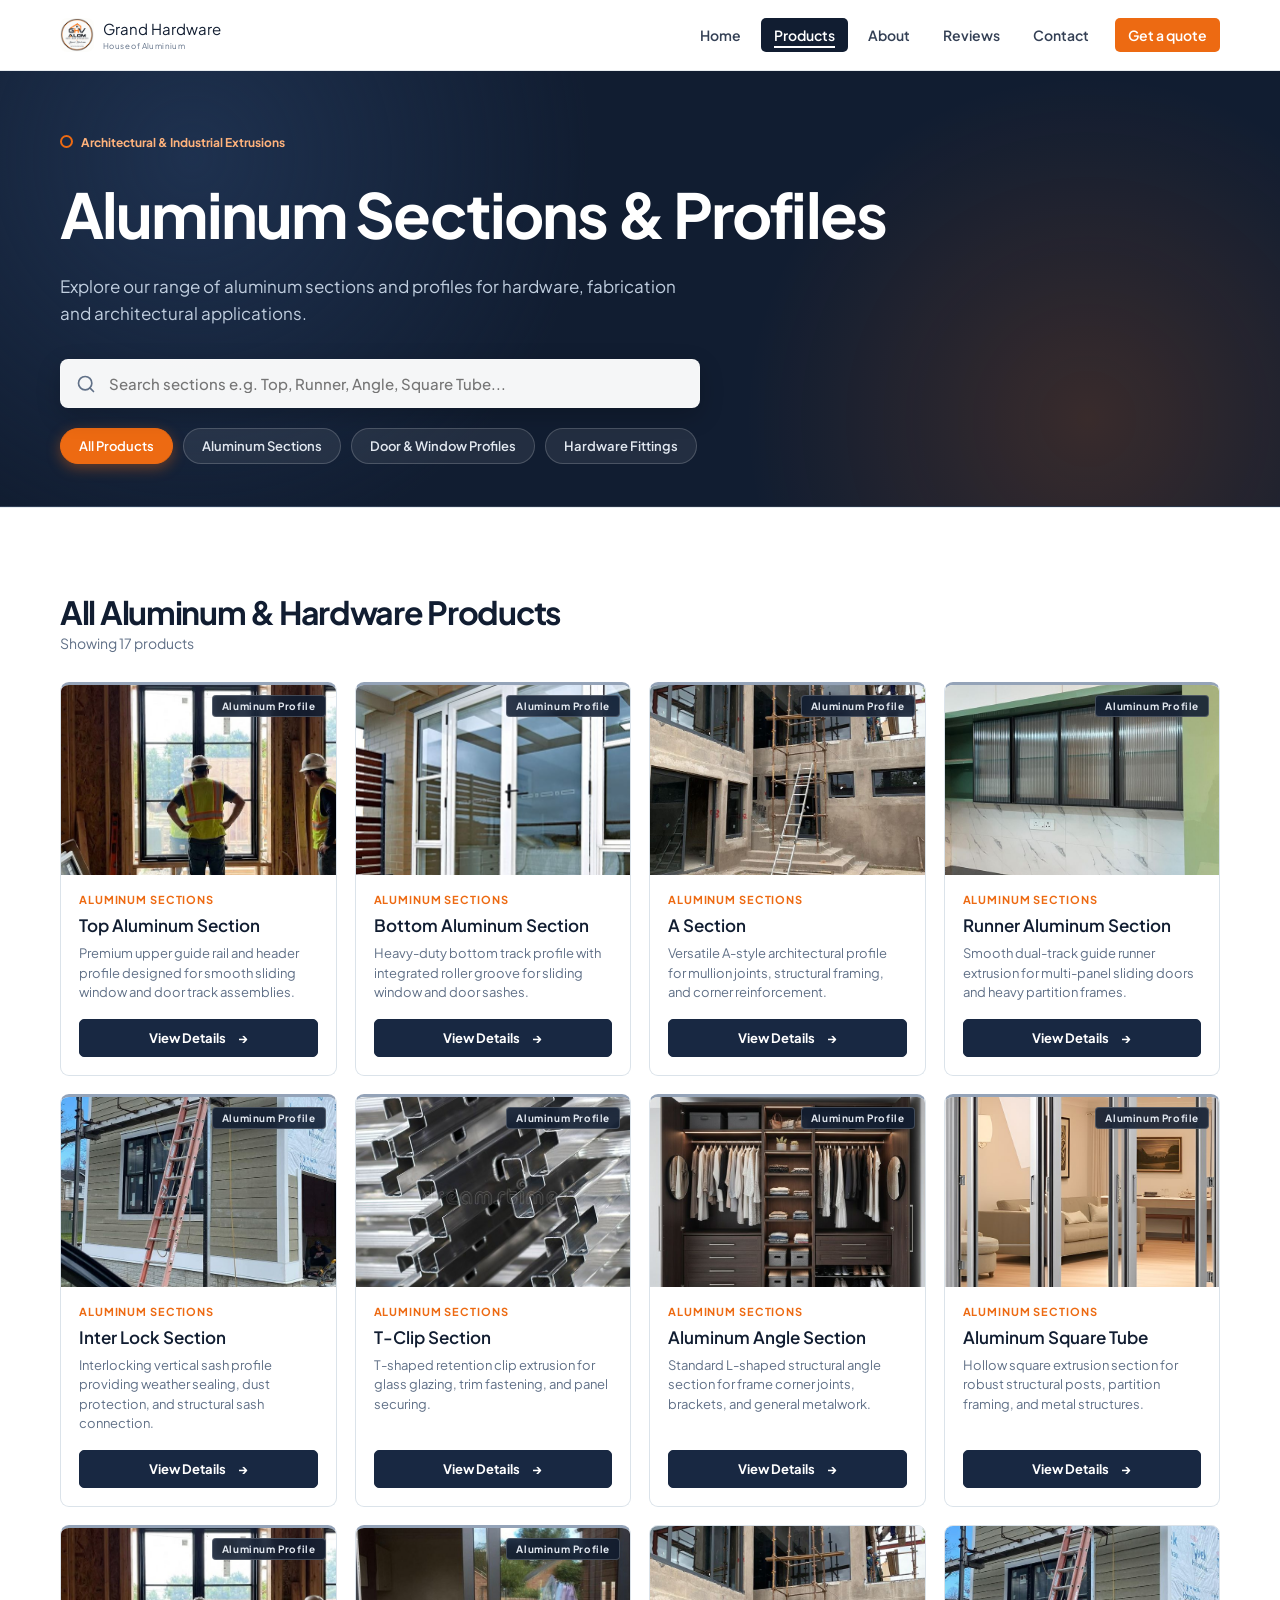
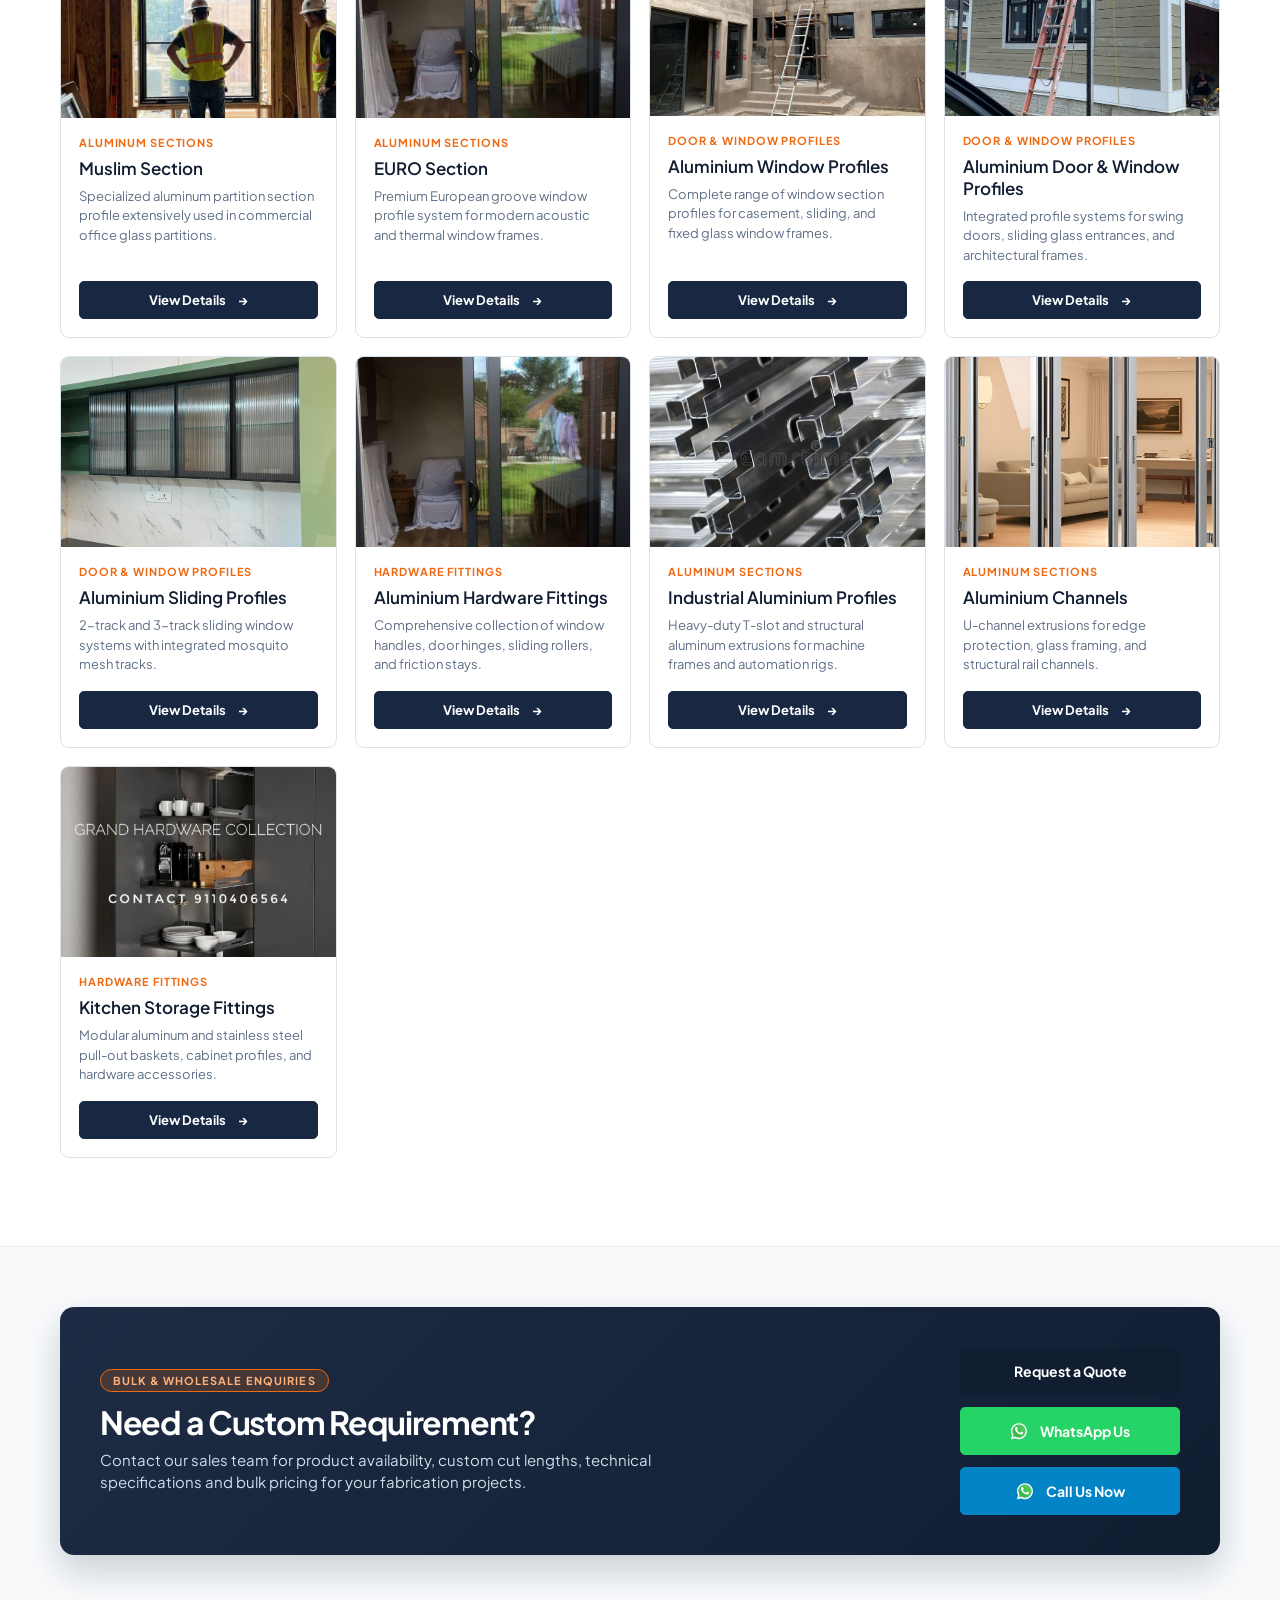
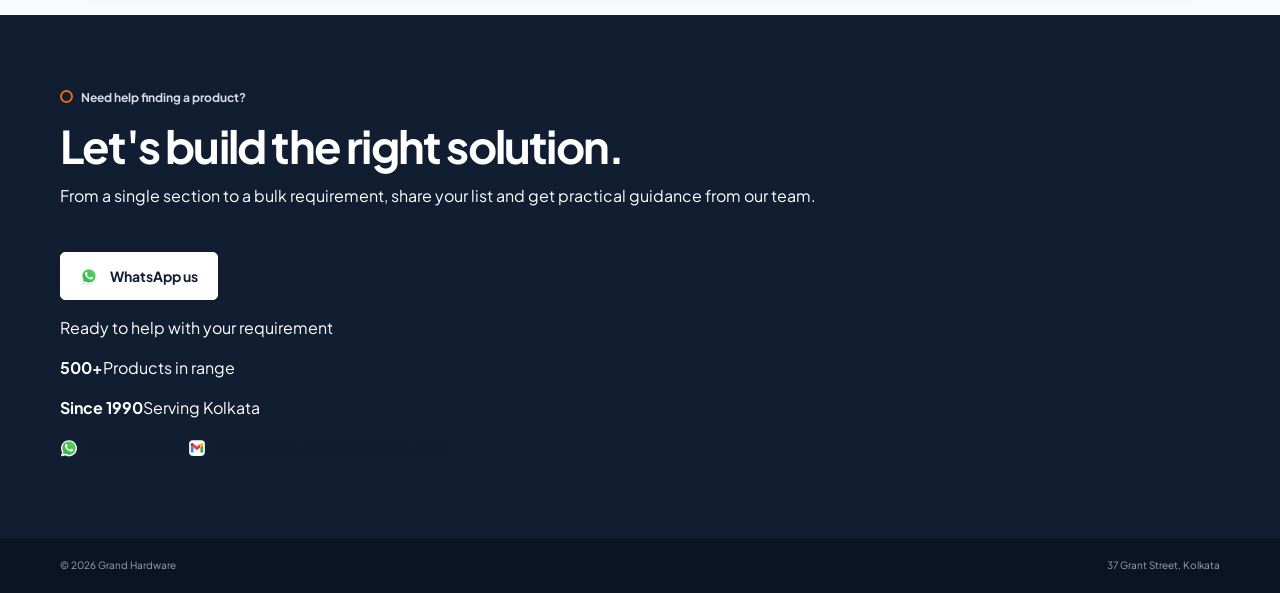
==== products.html @ c5941dbb "Updated website" ====
<!doctype html>
<html lang="en">
<head>
  <meta charset="utf-8">
  <meta name="viewport" content="width=device-width, initial-scale=1">
  <meta name="description" content="Explore Grand Hardware's complete catalog of Aluminium Sections, Profiles, Door & Window extrusions and hardware fittings in Kolkata.">
  <title>Grand Hardware | Aluminium Sections & Profiles Catalog</title>
  
  <!-- Open Graph / SEO -->
  <meta property="og:title" content="Grand Hardware | Aluminium Sections & Profiles Catalog">
  <meta property="og:description" content="Explore top-quality aluminium sections, profiles, channels, angles and hardware fittings at Grand Hardware, Kolkata.">
  <meta property="og:type" content="website">

  <link rel="preconnect" href="https://fonts.googleapis.com">
  <link rel="preconnect" href="https://fonts.gstatic.com" crossorigin>
  <link href="https://fonts.googleapis.com/css2?family=Plus+Jakarta+Sans:wght@400;500;600;700;800&display=swap" rel="stylesheet">
  <link rel="stylesheet" href="style.css">
</head>
<body>

  <!-- Header / Navigation -->
  <header class="header">
    <div class="container nav-wrap">
      <a class="brand" href="index.html#home">
        <img src="logo/WhatsApp%20Image%202026-09-14%20at%2010.08.38%20PM.jpeg" alt="Grand Hardware logo">
        <span><b>Grand Hardware</b><small>House of Aluminium</small></span>
      </a>
      <button class="menu-button" aria-label="Open menu" aria-expanded="false">Menu</button>
      <nav class="nav" aria-label="Main navigation">
        <a href="index.html#home">Home</a>
        <a class="active" href="products.html">Products</a>
        <a href="about.html">About</a>
        <a href="reviews.html">Reviews</a>
        <a href="contact.html">Contact</a>
        <a class="nav-cta" href="contact.html#inquiry">Get a quote</a>
      </nav>
    </div>
  </header>

  <!-- Marquee Ticker -->
  <main>
    <!-- Products Catalog Hero -->
    <section class="products-hero">
      <div class="container">
        <div class="hero-catalog-wrap">
          <p class="label">Architectural &amp; Industrial Extrusions</p>
          <h1>Aluminum Sections &amp; Profiles</h1>
          <p class="catalog-subtitle">Explore our range of aluminum sections and profiles for hardware, fabrication and architectural applications.</p>
          
          <!-- Search & Filter Controls -->
          <div class="catalog-controls">
            <div class="search-box">
              <svg class="search-icon" width="20" height="20" viewBox="0 0 24 24" fill="none" stroke="currentColor" stroke-width="2" stroke-linecap="round" stroke-linejoin="round"><circle cx="11" cy="11" r="8"></circle><line x1="21" y1="21" x2="16.65" y2="16.65"></line></svg>
              <input type="text" id="searchInput" placeholder="Search sections e.g. Top, Runner, Angle, Square Tube..." aria-label="Search aluminum products">
              <button id="clearSearchBtn" class="clear-search-btn" aria-label="Clear search" style="display: none;">&times;</button>
            </div>
            
            <div class="filter-tabs" role="tablist" aria-label="Filter products by category">
              <button class="filter-tab active" data-category="all" role="tab" aria-selected="true">All Products</button>
              <button class="filter-tab" data-category="Aluminum Sections" role="tab" aria-selected="false">Aluminum Sections</button>
              <button class="filter-tab" data-category="Door & Window Profiles" role="tab" aria-selected="false">Door & Window Profiles</button>
              <button class="filter-tab" data-category="Hardware Fittings" role="tab" aria-selected="false">Hardware Fittings</button>
            </div>
          </div>
        </div>
      </div>
    </section>

    <!-- Main Products Display Section -->
    <section class="section catalog-grid-section">
      <div class="container">
        <!-- Results Counter & Status -->
        <div class="catalog-header-meta">
          <div class="meta-title">
            <h2 id="catalogCategoryTitle">Aluminum Sections Range</h2>
            <p id="catalogResultsCount">Showing 10 aluminum profiles</p>
          </div>
        </div>

        <!-- Product Cards Grid -->
        <div class="product-grid" id="productGrid">
          <!-- Dynamically loaded via products.js -->
        </div>

        <!-- Empty State Container -->
        <div id="emptyState" class="empty-state" style="display: none;">
          <div class="empty-icon">🔍</div>
          <h3>No matching products found</h3>
          <p>We couldn't find any aluminum sections matching your search query. Try searching for "Top", "Runner", "Angle", "EURO", or clear filters.</p>
          <button id="resetSearchBtn" class="button">View All Products</button>
        </div>

        <!-- Recently Viewed Section -->
        <div id="recentlyViewedWrap" class="recently-viewed-section" style="display: none;">
          <div class="section-title">
            <p class="label">Your Browse History</p>
            <h2>Recently Viewed Products</h2>
          </div>
          <div class="product-grid" id="recentlyViewedGrid"></div>
        </div>
      </div>
    </section>

    <!-- Custom Requirement & Bulk Inquiry CTA -->
    <section class="section cta-banner-section">
      <div class="container">
        <div class="cta-banner-card">
          <div class="cta-content">
            <span class="cta-badge">Bulk &amp; Wholesale Enquiries</span>
            <h2>Need a Custom Requirement?</h2>
            <p>Contact our sales team for product availability, custom cut lengths, technical specifications and bulk pricing for your fabrication projects.</p>
          </div>
          <div class="cta-actions">
            <button class="button light" id="openQuoteModalBtn">Request a Quote</button>
            <a class="button whatsapp-btn" href="https://wa.me/8240522314?text=Hello%20Grand%20Hardware,%20I%20have%20a%20custom%20aluminum%20requirement.%20Please%20guide%20me." target="_blank" rel="noopener">
              <img class="contact-icon" src="all%20svg%20logo/whatsapp-svgrepo-com.svg" alt=""> WhatsApp Us
            </a>
            <a class="button phone-btn" href="tel:8240522314">Call Us Now</a>
          </div>
        </div>
      </div>
    </section>

    <!-- Preserved Contact Section -->
    <section class="contact" id="contact">
      <div class="container contact-panel">
        <div class="contact-copy">
          <p class="label">Need help finding a product?</p>
          <h2>Let's build the right solution.</h2>
          <p>From a single section to a bulk requirement, share your list and get practical guidance from our team.</p>
          <a class="button light" href="https://wa.me/8240522314" target="_blank" rel="noopener">
            <img class="contact-icon" src="all%20svg%20logo/whatsapp-svgrepo-com.svg" alt="">WhatsApp us
          </a>
        </div>
        <aside class="contact-card">
          <p class="availability"><span></span>Ready to help with your requirement</p>
          <div class="contact-stats">
            <p><b>500+</b><span>Products in range</span></p>
            <p><b>Since 1990</b><span>Serving Kolkata</span></p>
          </div>
          <div class="contact-links">
            <a href="tel:8240522314"><img class="contact-icon" src="all%20svg%20logo/whatsapp-svgrepo-com.svg" alt="">8240522314</a>
            <a href="mailto:grandhardware37@gmail.com"><img class="contact-icon" src="all%20svg%20logo/gmail-svgrepo-com.svg" alt="">grandhardware37@gmail.com</a>
          </div>
        </aside>
      </div>
    </section>
  </main>

  <!-- Quote Modal -->
  <div id="quoteModal" class="modal-overlay" aria-hidden="true">
    <div class="modal-container" role="dialog" aria-labelledby="modalTitle">
      <button class="modal-close" id="closeQuoteModalBtn" aria-label="Close modal">&times;</button>
      <div class="modal-header">
        <p class="label">Grand Hardware Inquiry</p>
        <h3 id="modalTitle">Request a Product Quote</h3>
        <p>Fill out the form below to receive pricing and availability details from our Kolkata sales team.</p>
      </div>
      <form class="contact-form modal-form" id="quoteModalForm">
        <label>Selected Product
          <input type="text" id="quoteProductName" name="product" value="Aluminum Sections" readonly>
        </label>
        <label>Your Name
          <input name="name" type="text" placeholder="e.g. Priya Sharma" autocomplete="name" required>
        </label>
        <label>
          <span><img class="field-icon" src="all%20svg%20logo/whatsapp-svgrepo-com.svg" alt="">Phone / WhatsApp</span>
          <input name="phone" type="tel" placeholder="+91 98765 43210" autocomplete="tel" required>
        </label>
        <label>
          <span><img class="field-icon" src="all%20svg%20logo/gmail-svgrepo-com.svg" alt="">Email</span>
          <input name="email" type="email" placeholder="grandhardware37@gmail.com" autocomplete="email">
        </label>
        <label class="message">Requirements &amp; Quantities
          <textarea name="text" rows="4" placeholder="Mention required lengths, quantity, thickness, or finish..." required></textarea>
        </label>
        <div class="contact-actions">
          <button class="button light" type="button" data-modal-submit="whatsapp">
            <img class="contact-icon" src="all%20svg%20logo/whatsapp-svgrepo-com.svg" alt="">Send via WhatsApp
          </button>
          <button class="button email-button" type="button" data-modal-submit="email">
            <img class="contact-icon" src="all%20svg%20logo/gmail-svgrepo-com.svg" alt="">Send via Email
          </button>
        </div>
      </form>
    </div>
  </div>

  <!-- Scroll To Top Button -->
  <button id="scrollToTopBtn" class="scroll-top-btn" aria-label="Scroll to top">↑</button>

  <!-- Footer -->
  <footer>
    <div class="container">
      <span>© 2026 Grand Hardware</span>
      <span>37 Grant Street, Kolkata</span>
    </div>
  </footer>

  <!-- Scripts -->
  <script src="products-data.js"></script>
  <script src="script.js"></script>
  <script src="products.js"></script>
</body>
</html>
---- style.css ----
:root {
    --navy: #111d31;
    --muted: #607087;
    --paper: #f8fafc;
    --line: #dbe3ea;
    --orange: #ed6a12;
    --orange-hover: #ff7a1a;
    --serif: "Plus Jakarta Sans", Arial, sans-serif;
    --sans: "Plus Jakarta Sans", Arial, sans-serif;
    --metallic-glow: rgba(237, 106, 18, 0.15);
    --metal-gradient: linear-gradient(135deg, #1d2c44 0%, #111d31 100%);
}

* {
    box-sizing: border-box
}

html {
    scroll-behavior: smooth
}

body {
    margin: 0;
    overflow-x: hidden;
    color: var(--navy);
    background: var(--paper);
    font-family: var(--sans);
    font-size: 16px;
    line-height: 1.5
}

.container {
    width: min(1160px, calc(100% - 40px));
    margin: auto
}

.header {
    position: sticky;
    top: 0;
    z-index: 10;
    background: rgba(255, 255, 255, .94);
    border-bottom: 1px solid #e7ebef;
    backdrop-filter: blur(10px);
    animation: header-in .5s ease both
}

.nav-wrap {
    height: 70px;
    display: flex;
    align-items: center;
    justify-content: space-between
}

.brand {
    display: flex;
    align-items: center;
    gap: 9px;
    text-decoration: none
}

.brand img {
    width: 34px;
    height: 34px;
    object-fit: cover;
    border-radius: 7px
}

.brand span {
    display: grid
}

.brand b {
    font: 400 15px var(--serif);
    color: var(--navy);
}

.brand small {
    margin-top: 2px;
    color: var(--muted);
    font-size: 8px;
    letter-spacing: .05em
}

.nav {
    display: flex;
    gap: 7px
}

.nav a {
    position: relative;
    padding: 8px 13px;
    border-radius: 5px;
    color: #344055;
    font: 600 14px var(--serif);
    text-decoration: none;
    transition: background .2s, color .2s, transform .2s
}

.nav a:hover {
    background: #edf1f5;
    transform: translateY(-1px)
}

.nav a.active {
    color: #fff;
    background: var(--navy)
}

.nav a::after {
    content: "";
    position: absolute;
    right: 13px;
    bottom: 4px;
    left: 13px;
    height: 2px;
    background: var(--orange);
    transform: scaleX(0);
    transition: transform .2s
}

.nav a:hover::after,
.nav a.active::after {
    transform: scaleX(1)
}

.nav a.active::after {
    background: #fff
}

.nav .nav-cta { margin-left: 6px; color: #fff; background: var(--orange) }
.nav .nav-cta::after { display: none }
.nav .nav-cta:hover { background: var(--orange-hover); color: #fff }

.supply-strip { padding: 76px 0; background: var(--navy); color: #fff }
.supply-grid { display: grid; grid-template-columns: 1fr 1fr; gap: 64px; align-items: center }
.supply-strip .label { color: #ffb37c }
.supply-strip h2 { max-width: 520px; margin: 0; font-size: clamp(30px, 4vw, 46px); line-height: 1.1; letter-spacing: -.04em }
.supply-strip p:not(.label) { max-width: 520px; margin: 18px 0 0; color: #c5d0de; line-height: 1.7 }
.supply-strip figure { position: relative; overflow: hidden; margin: 0; min-height: 300px; border-radius: 10px; background: #253750 }
.supply-strip figure::after { content: ""; position: absolute; inset: 0; background: linear-gradient(120deg, rgba(17,29,49,.42), transparent 55%) }
.supply-strip img { display: block; width: 100%; min-height: 300px; height: 100%; object-fit: cover }
.supply-strip figcaption { position: absolute; z-index: 1; right: 16px; bottom: 13px; left: 16px; color: #fff; font-size: 11px; font-weight: 700; letter-spacing: .08em; text-transform: uppercase }
.text-link { display: inline-flex; gap: 8px; margin-top: 24px; color: #fff; font-weight: 700; text-decoration: none }
.text-link:hover { color: #ffb37c }

.home-page .product-card:nth-child(n+5), .home-page #inquiry { display: none }
.home-catalog-action { margin: 30px 0 0; text-align: center }
.home-catalog-action .button { margin: 0 }
.page-hero { padding: 72px 0 54px; background: radial-gradient(circle at 85% 0, rgba(237,106,18,.16), transparent 30%), var(--navy); color: #fff }
.page-hero .label { color: #ffb37c }
.page-hero h1 { max-width: 740px; margin: 0; font-size: clamp(38px, 6vw, 64px); line-height: 1.05; letter-spacing: -.05em }
.page-hero p:last-child { max-width: 630px; margin: 18px 0 0; color: #c5d0de; line-height: 1.75 }
.page-grid { display: grid; grid-template-columns: 1fr 1fr; gap: 32px; align-items: stretch }
.modern-card { padding: 30px; border: 1px solid var(--line); border-radius: 12px; background: #fff; box-shadow: 0 14px 35px rgba(17,29,49,.06) }
.modern-card h2, .modern-card h3 { margin: 0 0 12px }
.modern-card h2 { font-size: clamp(28px, 3vw, 42px); line-height: 1.14; letter-spacing: -.04em }

body:has(.page-hero) .about-video { background-image: url("product%20image%20box/aluminium-profiles-detail.jpg") }
body:has(.page-hero) .about-video figcaption { display: none }

/* Polished contact links, form actions and page call-to-actions. */
.service-points li.contact-list-item::before { display: none }
.service-points li.contact-list-item { gap: 0 }
.service-points li.contact-list-item a, .contact-links a { display: inline-flex; align-items: center; gap: 9px; color: var(--navy); text-decoration: none }
.service-points li.contact-list-item a:hover, .contact-links a:hover { color: var(--orange) }
.map-icon { border-radius: 50% }
.contact-form.modern-card { border-top: 4px solid var(--orange); box-shadow: 0 18px 40px rgba(17,29,49,.1) }
.contact-form .contact-actions { grid-column: 1 / -1; margin-top: 4px }
.contact-form .contact-actions .button { display: inline-flex; align-items: center; gap: 8px; min-width: 178px }
.contact-form .contact-actions .light { background: var(--orange); color: #fff }
body:has(.review-grid) .modern-card { position: relative; min-height: 285px; overflow: hidden; padding-right: 52%; background: linear-gradient(135deg,#fff 0 56%,#edf3f7 56%) }
body:has(.review-grid) .modern-card::after { content: ""; position: absolute; top: 0; right: 0; bottom: 0; width: 44%; background: url("product%20image%20box/aluminium-profiles-detail.jpg") center / cover no-repeat }
body:has(.review-grid) .modern-card::before { content: "Fast replies · bulk support · trusted materials"; position: absolute; z-index: 1; right: 24px; bottom: 22px; max-width: 210px; color: #fff; font-size: 12px; font-weight: 800; letter-spacing: .08em; line-height: 1.5; text-transform: uppercase }
body:has(.page-hero) .about-video { background-image: url("product%20image%20box/aluminium-profiles-detail.jpg") }
body:has(.page-hero) .about-video figcaption { display: none }

@media (max-width: 768px) {
  body:has(.review-grid) .modern-card { padding-right: 30px; padding-bottom: 235px; background: #fff }
  body:has(.review-grid) .modern-card::after { top: auto; width: 100%; height: 205px }
}
.modern-card p { color: var(--muted); line-height: 1.7 }
.about-video { margin: 0; overflow: hidden }.about-video video,.about-video img { display: block; width: 100%; min-height: 280px; object-fit: cover; border-radius: 7px }.about-video figcaption { padding-top: 11px; color: var(--muted); font-size: 11px; font-weight: 700; letter-spacing: .08em; text-transform: uppercase }
.service-points { display: grid; gap: 14px; padding: 0; margin: 22px 0 0; list-style: none }
.service-points li { display: flex; gap: 10px; align-items: flex-start; color: #344055; font-weight: 600 }
.service-points li::before { content: "✓"; display: grid; place-items: center; flex: 0 0 22px; height: 22px; border-radius: 50%; background: #fff0e5; color: var(--orange) }
.stat-row { display: grid; grid-template-columns: repeat(3,1fr); gap: 14px; padding: 14px; overflow: hidden; border: 1px solid #2a3e59; border-radius: 14px; background: linear-gradient(135deg,#142235,#1f3550); box-shadow: 0 16px 32px rgba(17,29,49,.14) }
.stat-row div { position: relative; padding: 30px 16px 25px; overflow: hidden; border: 1px solid rgba(255,255,255,.12); border-radius: 9px; background: rgba(255,255,255,.06); text-align: center; transition: transform .25s ease,background .25s ease }.stat-row div::before { content: ""; position: absolute; top: 0; left: 50%; width: 38px; height: 3px; border-radius: 0 0 4px 4px; background: var(--orange); transform: translateX(-50%) }.stat-row div:hover { background: rgba(255,255,255,.12); transform: translateY(-4px) }.stat-row b { display: block; color: #ff7a1a; font-size: clamp(31px,3vw,40px); letter-spacing: -.05em; line-height: 1 }.stat-row span { display: block; margin-top: 10px; color: #d9e3ee; font-size: 12px; font-weight: 700; letter-spacing: .04em; text-transform: uppercase }
.review-grid { display: grid; grid-template-columns: repeat(3,1fr); gap: 18px }
.review-grid blockquote { display: flex; flex-direction: column; min-height: 215px; margin: 0; padding: 25px; border: 1px solid var(--line); border-top: 3px solid var(--orange); border-radius: 10px; background: #fff; box-shadow: 0 10px 25px rgba(17,29,49,.05) }
.review-grid blockquote > p { margin: 0; color: #344055; font-size: 17px; line-height: 1.65 }.review-grid footer { display: flex; justify-content: space-between; margin-top: auto; padding-top: 20px; color: var(--muted); font-size: 11px; font-weight: 700; text-transform: uppercase; letter-spacing: .06em }.review-grid footer b { color: var(--navy) }
.contact-form { display: grid; grid-template-columns: 1fr 1fr; gap: 18px 20px; margin: 0; color: var(--navy) }.contact-form label { display: grid; gap: 7px; font-size: 11px; font-weight: 700; letter-spacing: .08em; text-transform: uppercase }.contact-form input,.contact-form select,.contact-form textarea { width: 100%; padding: 13px 14px; border: 1px solid #ccd6e0; border-radius: 6px; background: #fff; color: var(--navy); font: 400 14px var(--sans) }.contact-form input:focus,.contact-form select:focus,.contact-form textarea:focus { outline: 2px solid rgba(237,106,18,.25); border-color: var(--orange) }.contact-form textarea { resize: vertical }.contact-form .message { grid-column: 1 / -1 }.contact-form .contact-actions { display: flex; flex-wrap: wrap; gap: 10px }.contact-form .button { margin: 0; border: 0; cursor: pointer }.email-button { color: var(--navy); background: #fff; border: 1px solid var(--navy) !important }
.contact-icon { width: 18px; height: 18px; flex: 0 0 18px; object-fit: contain }
.field-icon { width: 15px; height: 15px; object-fit: contain }
.review-grid footer { padding: 20px 0 0; background: transparent }
body:has(.page-hero) .about-video { min-height: 330px; background: #fff url("product%20image%20box/shop4.png") center / cover no-repeat }
body:has(.page-hero) .about-video video { display: none }
body:has(.page-hero) .about-video figcaption { position: relative; top: 285px; padding: 10px 12px; background: rgba(255,255,255,.94) }

.menu-button {
    display: none
}

.hero {
    min-height: 600px;
    display: grid;
    align-items: center;
    background-image: radial-gradient(#d8e0e8 1px, transparent 1px);
    background-size: 20px 20px
}

.hero-grid {
    display: grid;
    grid-template-columns: 1fr 1fr;
    align-items: center;
    gap: 75px;
    padding: 74px 0
}

.label {
    margin: 0 0 18px;
    color: #253750;
    font: 700 12px var(--serif)
}

.label::before {
    content: "";
    display: inline-block;
    width: 9px;
    height: 9px;
    margin-right: 8px;
    border: 2px solid var(--orange);
    border-radius: 50%;
    vertical-align: -1px
}

.hero h1,
.section h2,
.contact h2 {
    margin: 0;
    font: 700 clamp(47px, 6vw, 76px)/1.02 var(--serif);
    letter-spacing: -.04em
}

.subhead {
    margin: 10px 0 20px;
    color: #53647d;
    font: 600 27px var(--serif)
}

.intro {
    max-width: 510px;
    margin: 0;
    color: #2d405a;
    font: 500 16px/1.75 var(--serif)
}

.button {
    display: inline-flex;
    align-items: center;
    justify-content: center;
    gap: 12px;
    margin-top: 28px;
    padding: 14px 19px;
    color: #fff;
    background: var(--navy);
    border: 1px solid var(--navy);
    border-radius: 5px;
    font: 700 14px var(--serif);
    text-decoration: none;
    cursor: pointer;
    transition: transform .2s, box-shadow .2s, background .2s
}

.button:hover {
    transform: translateY(-2px);
    box-shadow: 0 9px 18px rgba(17, 29, 49, .15)
}

.quick-stats {
    display: flex;
    gap: 28px;
    margin-top: 43px;
    color: var(--muted);
    font-size: 10px
}

.quick-stats span {
    display: grid;
    gap: 3px;
    padding-left: 13px;
    border-left: 1px solid #cbd5df
}

.quick-stats span:first-child {
    padding-left: 0;
    border: 0
}

.quick-stats b {
    color: var(--navy);
    font: 400 15px var(--serif)
}

.shop-images {
    display: grid;
    gap: 22px
}

.shop-images figure {
    margin: 0;
    overflow: hidden;
    border: 1px solid #dce3ea;
    border-radius: 8px;
    background: #fff;
    box-shadow: 0 13px 25px rgba(20, 34, 53, .13)
}

.shop-images img {
    display: block;
    width: 100%;
    transition: transform .45s ease
}

.shop-main img {
    height: 330px;
    object-fit: cover;
    object-position: center
}

.shop-small img {
    height: 280px;
    object-fit: cover;
    object-position: center
}

.shop-images figure:hover img,
.product-card:hover img {
    transform: scale(1.045)
}

figcaption {
    padding: 10px 13px;
    font: 400 12px var(--serif)
}

.section {
    padding: 88px 0;
    background: #fff;
    border-top: 1px solid #e8edf1
}

.section-title {
    margin-bottom: 36px
}

.section-title h2,
.about h2 {
    font-size: 46px
}

.section-title>p:last-child {
    max-width: 500px;
    margin: 12px 0 0;
    color: var(--muted);
    font-size: 15px
}

.product-grid {
    display: grid;
    grid-template-columns: repeat(4, 1fr);
    gap: 18px
}

.product-card {
    position: relative;
    display: flex;
    flex-direction: column;
    overflow: hidden;
    background: #fff;
    border: 1px solid var(--line);
    border-radius: 9px;
    transition: transform .22s, box-shadow .22s, border-color .22s
}

.product-card:hover {
    transform: translateY(-4px);
    box-shadow: 0 12px 22px rgba(20, 34, 53, .1);
    border-color: #cbd5e1;
}

.product-image {
    position: relative;
    height: 190px;
    background: #f0f3f6;
    overflow: hidden
}

.product-image img {
    width: 100%;
    height: 100%;
    object-fit: cover;
    transition: transform .45s ease
}

.product-card h3 {
    margin: 0;
    font: 600 17px/1.3 var(--serif);
    color: var(--navy);
}

.about {
    background: var(--paper)
}

.about-grid {
    display: grid;
    grid-template-columns: .55fr 1fr;
    gap: 60px
}

.about-grid .label {
    margin-top: 8px
}

.about h2 {
    max-width: 600px
}

.about p:last-child {
    max-width: 650px;
    margin: 18px 0 0;
    color: var(--muted);
    font-size: 15px;
    line-height: 1.75
}

.contact {
    padding: 75px 0;
    background: var(--navy);
    color: #fff
}

.contact .label {
    color: #d3dce8
}

.contact h2 {
    font-size: 45px
}

.contact .light {
    color: var(--navy);
    background: #fff;
    border-color: #fff
}

footer {
    padding: 20px 0;
    background: #0b1422;
    color: #9aa6b7;
    font-size: 10px
}

footer .container {
    display: flex;
    justify-content: space-between
}

/* ====================================================
   PRODUCTS CATALOG HERO & FILTERS
   ==================================================== */
.products-hero {
    padding: 64px 0 42px;
    background: var(--navy);
    color: #fff;
    background-image: radial-gradient(circle at 15% 20%, #1e314f 0, transparent 35%), radial-gradient(circle at 85% 80%, rgba(237, 106, 18, .18) 0, transparent 30%);
    border-bottom: 1px solid rgba(255, 255, 255, 0.1);
}

.products-hero .label {
    color: #ffb37c;
}

.products-hero h1 {
    font-size: clamp(36px, 5vw, 62px);
    margin: 0 0 12px;
    color: #fff;
    letter-spacing: -.03em;
}

.catalog-subtitle {
    max-width: 640px;
    margin: 0 0 32px;
    color: #c0cedf;
    font-size: 17px;
    line-height: 1.6;
}

.catalog-controls {
    display: flex;
    flex-direction: column;
    gap: 20px;
    margin-top: 24px;
}

.search-box {
    position: relative;
    max-width: 640px;
    width: 100%;
}

.search-icon {
    position: absolute;
    top: 50%;
    left: 16px;
    transform: translateY(-50%);
    color: var(--muted);
    pointer-events: none;
}

.search-box input {
    width: 100%;
    padding: 14px 44px 14px 48px;
    border: 1px solid rgba(255, 255, 255, 0.2);
    border-radius: 8px;
    background: rgba(255, 255, 255, 0.96);
    color: var(--navy);
    font: 500 15px var(--sans);
    box-shadow: 0 8px 24px rgba(0, 0, 0, 0.2);
    transition: border-color .2s, box-shadow .2s;
}

.search-box input:focus {
    outline: none;
    border-color: var(--orange);
    box-shadow: 0 0 0 3px rgba(237, 106, 18, 0.3);
}

.clear-search-btn {
    position: absolute;
    top: 50%;
    right: 14px;
    transform: translateY(-50%);
    background: none;
    border: none;
    font-size: 20px;
    color: var(--muted);
    cursor: pointer;
    padding: 0;
    line-height: 1;
}

.filter-tabs {
    display: flex;
    flex-wrap: wrap;
    gap: 10px;
}

.filter-tab {
    padding: 9px 18px;
    border: 1px solid rgba(255, 255, 255, 0.18);
    border-radius: 999px;
    background: rgba(255, 255, 255, 0.08);
    color: #e2e8f0;
    font: 600 13px var(--sans);
    cursor: pointer;
    transition: all .2s ease;
}

.filter-tab:hover {
    background: rgba(255, 255, 255, 0.16);
    color: #fff;
}

.filter-tab.active {
    background: var(--orange);
    border-color: var(--orange);
    color: #fff;
    box-shadow: 0 4px 14px rgba(237, 106, 18, 0.4);
}

/* Catalog Grid Header Meta */
.catalog-header-meta {
    display: flex;
    align-items: center;
    justify-content: space-between;
    margin-bottom: 28px;
}

.meta-title h2 {
    font-size: 32px;
    margin: 0;
}

.meta-title p {
    margin: 4px 0 0;
    color: var(--muted);
    font-size: 14px;
}

/* Card Styling Enhancements */
.catalog-card {
    display: flex;
    flex-direction: column;
}

.catalog-card .product-card-body {
    display: flex;
    flex-direction: column;
    flex: 1;
    padding: 18px;
}

.card-category {
    display: inline-block;
    margin-bottom: 8px;
    color: var(--orange);
    font: 700 11px var(--sans);
    text-transform: uppercase;
    letter-spacing: .08em;
}

.card-short-desc {
    margin: 8px 0 16px;
    color: var(--muted);
    font-size: 13px;
    line-height: 1.5;
    flex: 1;
}

.card-footer-actions {
    margin-top: auto;
}

.card-btn {
    width: 100%;
    margin-top: 0;
    padding: 10px 14px;
    font-size: 13px;
    background: #182842;
    border-color: #182842;
}

.card-btn:hover {
    background: var(--orange);
    border-color: var(--orange);
}

.metallic-card {
    border-top: 3px solid #94a3b8;
}

.metallic-badge {
    position: absolute;
    top: 10px;
    right: 10px;
    z-index: 2;
    padding: 4px 9px;
    background: rgba(17, 29, 49, 0.88);
    color: #e2e8f0;
    border: 1px solid rgba(255, 255, 255, 0.2);
    border-radius: 4px;
    font: 700 10px var(--sans);
    letter-spacing: .06em;
    backdrop-filter: blur(4px);
}

/* Empty State */
.empty-state {
    padding: 60px 20px;
    text-align: center;
    background: #f1f5f9;
    border-radius: 12px;
    border: 1px dashed var(--line);
    margin: 30px 0;
}

.empty-icon {
    font-size: 48px;
    margin-bottom: 12px;
}

.empty-state h3 {
    margin: 0 0 8px;
    font-size: 22px;
}

.empty-state p {
    max-width: 480px;
    margin: 0 auto 20px;
    color: var(--muted);
    font-size: 14px;
}

/* Recently Viewed */
.recently-viewed-section {
    margin-top: 60px;
    padding-top: 40px;
    border-top: 1px solid var(--line);
}

/* CTA Banner Card */
.cta-banner-section {
    background: var(--paper);
    padding: 60px 0;
}

.cta-banner-card {
    display: grid;
    grid-template-columns: 1fr auto;
    align-items: center;
    gap: 40px;
    padding: 40px;
    background: var(--metal-gradient);
    border-radius: 14px;
    color: #fff;
    box-shadow: 0 16px 36px rgba(17, 29, 49, 0.2);
}

.cta-badge {
    display: inline-block;
    padding: 4px 12px;
    background: rgba(237, 106, 18, 0.2);
    color: #ffb37c;
    border: 1px solid var(--orange);
    border-radius: 999px;
    font: 700 11px var(--sans);
    text-transform: uppercase;
    letter-spacing: .1em;
    margin-bottom: 14px;
}

.cta-content h2 {
    margin: 0 0 10px;
    font-size: 32px;
    color: #fff;
}

.cta-content p {
    margin: 0;
    color: #d1dceb;
    max-width: 600px;
    font-size: 15px;
}

.cta-actions {
    display: flex;
    flex-direction: column;
    gap: 12px;
    min-width: 220px;
}

.cta-actions .button {
    margin: 0;
    width: 100%;
}

.whatsapp-btn {
    background: #25d366 !important;
    border-color: #25d366 !important;
    color: #fff !important;
}

.whatsapp-btn:hover {
    background: #1eb956 !important;
}

.phone-btn {
    background: #0284c7 !important;
    border-color: #0284c7 !important;
    color: #fff !important;
}

.phone-btn:hover {
    background: #0369a1 !important;
}

/* ====================================================
   PRODUCT DETAIL PAGE STYLES & 3D VIEWER
   ==================================================== */
.detail-breadcrumb-bar {
    padding: 16px 0;
    background: #fff;
    border-bottom: 1px solid var(--line);
}

.breadcrumb {
    display: flex;
    flex-wrap: wrap;
    align-items: center;
    gap: 8px;
    font-size: 13px;
    color: var(--muted);
}

.breadcrumb a {
    color: var(--navy);
    text-decoration: none;
    font-weight: 500;
}

.breadcrumb a:hover {
    color: var(--orange);
}

.breadcrumb .sep {
    color: #cbd5e1;
}

.breadcrumb .current {
    color: var(--orange);
    font-weight: 700;
}

.detail-hero-section {
    padding: 48px 0;
    background: #fff;
}

.detail-grid {
    display: grid;
    grid-template-columns: 1fr 1fr;
    gap: 48px;
    align-items: start;
}

/* 3D Viewer Card */
.viewer-card {
    position: relative;
    background: #0f172a;
    border: 1px solid #1e293b;
    border-radius: 12px;
    overflow: hidden;
    box-shadow: 0 20px 40px rgba(0, 0, 0, 0.25);
}

.viewer-header {
    display: flex;
    justify-content: space-between;
    align-items: center;
    padding: 14px 18px;
    background: rgba(255, 255, 255, 0.05);
    border-bottom: 1px solid rgba(255, 255, 255, 0.1);
}

.badge-3d {
    display: flex;
    align-items: center;
    gap: 7px;
    color: #ffb37c;
    font: 700 11px var(--sans);
    text-transform: uppercase;
    letter-spacing: .08em;
}

.badge-3d span {
    width: 8px;
    height: 8px;
    background: #22c55e;
    border-radius: 50%;
    box-shadow: 0 0 8px #22c55e;
}

.material-tag {
    color: #94a3b8;
    font-size: 12px;
    font-weight: 600;
}

.canvas-wrapper {
    position: relative;
    width: 100%;
    height: 380px;
    background: radial-gradient(circle at 50% 50%, #1e293b 0%, #0f172a 100%);
    cursor: grab;
}

.canvas-wrapper:active {
    cursor: grabbing;
}

#threeCanvas {
    display: block;
    width: 100%;
    height: 100%;
    touch-action: none;
}

.fallback-image-wrap {
    width: 100%;
    height: 100%;
    display: flex;
    align-items: center;
    justify-content: center;
    padding: 20px;
}

.fallback-image-wrap img {
    max-width: 100%;
    max-height: 100%;
    object-fit: contain;
    border-radius: 8px;
}

.viewer-overlay-tips {
    position: absolute;
    top: 12px;
    left: 12px;
    display: flex;
    flex-direction: column;
    gap: 4px;
    pointer-events: none;
}

.viewer-overlay-tips span {
    display: inline-block;
    padding: 4px 9px;
    background: rgba(15, 23, 42, 0.75);
    color: #cbd5e1;
    font-size: 11px;
    border-radius: 4px;
    backdrop-filter: blur(4px);
}

.viewer-toolbar {
    position: absolute;
    bottom: 12px;
    right: 12px;
    display: flex;
    gap: 6px;
    z-index: 5;
}

.viewer-tool-btn {
    display: flex;
    align-items: center;
    gap: 5px;
    padding: 6px 12px;
    background: rgba(30, 41, 59, 0.85);
    color: #f8fafc;
    border: 1px solid rgba(255, 255, 255, 0.15);
    border-radius: 6px;
    font: 600 11px var(--sans);
    cursor: pointer;
    backdrop-filter: blur(4px);
    transition: background .2s, border-color .2s;
}

.viewer-tool-btn:hover {
    background: rgba(51, 65, 85, 0.95);
    border-color: var(--orange);
}

.viewer-tool-btn.active {
    background: var(--orange);
    border-color: var(--orange);
}

.viewer-footer-note {
    padding: 10px 16px;
    background: #090d16;
    color: #64748b;
    font-size: 11px;
    text-align: center;
    border-top: 1px solid rgba(255, 255, 255, 0.05);
}

.viewer-footer-note p {
    margin: 0;
}

/* Info Column */
.info-column {
    display: flex;
    flex-direction: column;
}

.back-link {
    display: inline-block;
    margin-bottom: 16px;
    color: var(--muted);
    font-size: 13px;
    text-decoration: none;
    font-weight: 600;
}

.back-link:hover {
    color: var(--orange);
}

.detail-category-badge {
    display: inline-block;
    align-self: flex-start;
    padding: 4px 10px;
    background: #e0f2fe;
    color: #0369a1;
    border-radius: 4px;
    font: 700 11px var(--sans);
    text-transform: uppercase;
    letter-spacing: .06em;
    margin-bottom: 12px;
}

.detail-title {
    font-size: 38px;
    margin: 0 0 12px;
    color: var(--navy);
}

.detail-short-desc {
    color: var(--muted);
    font-size: 16px;
    line-height: 1.6;
    margin: 0 0 24px;
}

.spec-pills {
    display: grid;
    grid-template-columns: repeat(3, 1fr);
    gap: 12px;
    margin-bottom: 28px;
    padding: 16px;
    background: #f8fafc;
    border: 1px solid var(--line);
    border-radius: 8px;
}

.spec-pill {
    display: flex;
    flex-direction: column;
    gap: 2px;
}

.pill-label {
    font-size: 11px;
    color: var(--muted);
    text-transform: uppercase;
    letter-spacing: .05em;
    font-weight: 700;
}

.pill-value {
    font-size: 13px;
    font-weight: 700;
    color: var(--navy);
}

.detail-action-buttons {
    display: grid;
    grid-template-columns: 1fr 1fr;
    gap: 12px;
    margin-bottom: 24px;
}

.detail-btn {
    margin: 0;
    width: 100%;
    justify-content: center;
    font-size: 14px;
    padding: 13px 16px;
}

.quote-btn {
    grid-column: 1 / -1;
    background: var(--navy);
    color: #fff;
}

.quote-btn:hover {
    background: #1e293b;
}

.guarantee-box {
    display: flex;
    flex-direction: column;
    gap: 6px;
    padding: 14px 18px;
    background: #f0fdf4;
    border: 1px solid #bbf7d0;
    border-radius: 8px;
    color: #166534;
    font-size: 13px;
}

.guarantee-box p {
    margin: 0;
    font-weight: 600;
}

/* Detail Content Grid */
.detail-content-section {
    background: var(--paper);
    padding: 64px 0;
}

.content-split-grid {
    display: grid;
    grid-template-columns: 1.4fr .6fr;
    gap: 42px;
}

.content-block {
    margin-bottom: 36px;
}

.content-block h2 {
    font-size: 32px;
    margin: 0 0 12px;
}

.content-block h3 {
    font-size: 22px;
    margin: 0 0 16px;
    color: var(--navy);
}

.lead-paragraph {
    font-size: 16px;
    line-height: 1.75;
    color: #334155;
    margin: 0;
}

.feature-checklist {
    list-style: none;
    padding: 0;
    margin: 0;
    display: grid;
    gap: 10px;
}

.feature-checklist li {
    display: flex;
    align-items: flex-start;
    gap: 10px;
    font-size: 15px;
    color: #334155;
}

.check-icon {
    display: inline-flex;
    align-items: center;
    justify-content: center;
    width: 20px;
    height: 20px;
    background: #dcfce7;
    color: #15803d;
    border-radius: 50%;
    font-size: 11px;
    font-weight: 800;
    flex-shrink: 0;
    margin-top: 2px;
}

/* Side Specs Card */
.side-specs-card {
    padding: 24px;
    background: #fff;
    border: 1px solid var(--line);
    border-radius: 10px;
    box-shadow: 0 8px 20px rgba(0, 0, 0, 0.04);
}

.side-specs-card h3 {
    margin: 0 0 20px;
    font-size: 20px;
    padding-bottom: 12px;
    border-bottom: 1px solid var(--line);
}

.spec-row {
    display: flex;
    flex-direction: column;
    gap: 3px;
    padding: 10px 0;
    border-bottom: 1px solid #f1f5f9;
}

.spec-row:last-of-type {
    border-bottom: 0;
}

.spec-key {
    font-size: 11px;
    color: var(--muted);
    text-transform: uppercase;
    letter-spacing: .05em;
    font-weight: 700;
}

.spec-val {
    font-size: 14px;
    font-weight: 600;
    color: var(--navy);
}

.spec-disclaimer {
    color: #475569;
    font-style: italic;
    font-weight: 500;
    font-size: 13px;
}

.specs-cta-note {
    margin-top: 20px;
    padding-top: 16px;
    border-top: 1px solid var(--line);
}

.specs-cta-note p {
    margin: 0 0 14px;
    font-size: 12px;
    color: var(--muted);
    line-height: 1.5;
}

.block-btn {
    width: 100%;
    margin: 0;
    justify-content: center;
}

/* ====================================================
   QUOTE MODAL OVERLAY
   ==================================================== */
.modal-overlay {
    position: fixed;
    inset: 0;
    z-index: 1000;
    display: grid;
    place-items: center;
    padding: 20px;
    background: rgba(17, 29, 49, 0.75);
    backdrop-filter: blur(6px);
    opacity: 0;
    visibility: hidden;
    transition: opacity .3s, visibility .3s;
}

.modal-overlay.is-active {
    opacity: 1;
    visibility: visible;
}

.modal-container {
    position: relative;
    width: min(580px, 100%);
    max-height: 90vh;
    overflow-y: auto;
    background: #fff;
    border-radius: 12px;
    padding: 32px;
    box-shadow: 0 24px 48px rgba(0, 0, 0, 0.3);
}

.modal-close {
    position: absolute;
    top: 18px;
    right: 18px;
    width: 32px;
    height: 32px;
    border: none;
    background: #f1f5f9;
    border-radius: 50%;
    font-size: 20px;
    cursor: pointer;
    display: grid;
    place-items: center;
    color: var(--navy);
}

.modal-close:hover {
    background: #e2e8f0;
}

.modal-header h3 {
    margin: 0 0 6px;
    font-size: 24px;
}

.modal-header p {
    margin: 0 0 20px;
    color: var(--muted);
    font-size: 13px;
}

.modal-form {
    margin-top: 0 !important;
    padding: 0 !important;
    background: transparent !important;
}

/* ====================================================
   FLOATING SCROLL TO TOP BUTTON
   ==================================================== */
.scroll-top-btn {
    position: fixed;
    bottom: 24px;
    right: 24px;
    z-index: 99;
    width: 44px;
    height: 44px;
    border: 1px solid var(--navy);
    border-radius: 50%;
    background: var(--navy);
    color: #fff;
    font-size: 18px;
    font-weight: 700;
    cursor: pointer;
    box-shadow: 0 8px 20px rgba(0, 0, 0, 0.25);
    opacity: 0;
    visibility: hidden;
    transform: translateY(10px);
    transition: all .25s ease;
}

.scroll-top-btn.visible {
    opacity: 1;
    visibility: visible;
    transform: none;
}

.scroll-top-btn:hover {
    background: var(--orange);
    border-color: var(--orange);
    transform: translateY(-2px);
}

/* ====================================================
   RESPONSIVE MEDIA QUERIES (360px, 390px, 430px, 768px, 1024px)
   ==================================================== */
@media (max-width: 1024px) {
    .product-grid {
        grid-template-columns: repeat(3, 1fr);
    }

    .detail-grid {
        grid-template-columns: 1fr;
        gap: 32px;
    }

    .content-split-grid {
        grid-template-columns: 1fr;
        gap: 32px;
    }

    .cta-banner-card {
        grid-template-columns: 1fr;
        gap: 24px;
        padding: 30px;
    }

    .cta-actions {
        flex-direction: row;
        width: 100%;
    }

    .cta-actions .button {
        flex: 1;
    }
}

@media (max-width: 768px) {
    .nav-wrap { position: relative; height: 64px }
    .menu-button { display: inline-flex; align-items: center; justify-content: center; padding: 9px 12px; border: 1px solid var(--line); border-radius: 5px; background: #fff; color: var(--navy); font: 700 12px var(--sans); cursor: pointer }
    .nav { position: absolute; top: calc(100% + 8px); right: 0; left: 0; display: none; padding: 10px; border: 1px solid var(--line); border-radius: 8px; background: rgba(255,255,255,.98); box-shadow: 0 14px 32px rgba(17,29,49,.16); flex-direction: column; gap: 2px }
    .nav.open { display: flex }
    .nav a, .nav .nav-cta { margin: 0; padding: 11px 12px }
    .nav .nav-cta { justify-content: center; text-align: center }
    .page-grid, .review-grid { grid-template-columns: 1fr }
    .page-hero { padding: 56px 0 42px }
    .contact-form { grid-template-columns: 1fr }
    .contact-form .message { grid-column: auto }

    .hero { min-height: 0 }
    .hero-grid { grid-template-columns: 1fr; gap: 34px; padding: 46px 0 54px }
    .hero h1 { font-size: clamp(40px,11vw,54px) }
    .subhead { margin: 8px 0 16px; font-size: 22px }
    .quick-stats { display: grid; grid-template-columns: repeat(3,1fr); gap: 8px; margin-top: 30px }
    .quick-stats span, .quick-stats span:first-child { padding: 10px 8px; border: 1px solid var(--line); border-radius: 6px; background: rgba(255,255,255,.72); text-align: center }
    .quick-stats b { font-size: 13px }
    .shop-images { grid-template-columns: 1fr; gap: 14px }
    .shop-main img, .shop-small img { height: 230px }

    .home-page .hero-grid { gap: 26px; padding-top: 36px }
    .home-page .shop-small { display: none }
    .home-page .shop-main img { height: 230px; object-position: center }

    footer .container { gap: 8px; flex-wrap: wrap; justify-content: center; text-align: center }

    .supply-grid { grid-template-columns: 1fr; gap: 30px }
    .supply-strip { padding: 58px 0 }
    .supply-strip figure, .supply-strip img { min-height: 230px }

    .product-grid {
        grid-template-columns: repeat(2, 1fr);
        gap: 14px;
    }

    .meta-title h2 {
        font-size: 26px;
    }

    .catalog-controls {
        gap: 14px;
    }

    .canvas-wrapper {
        height: 300px;
    }

    .detail-title {
        font-size: 30px;
    }

    .detail-action-buttons {
        grid-template-columns: 1fr;
    }

    .spec-pills {
        grid-template-columns: 1fr;
        gap: 8px;
    }

    .cta-actions {
        flex-direction: column;
    }

    .modal-container {
        padding: 24px;
    }
}

@media (max-width: 430px) {
    .product-grid {
        grid-template-columns: 1fr;
    }

    .products-hero h1 {
        font-size: 32px;
    }

    .catalog-subtitle {
        font-size: 15px;
    }

    .canvas-wrapper {
        height: 260px;
    }

    .detail-title {
        font-size: 26px;
    }

    .viewer-toolbar {
        bottom: 8px;
        right: 8px;
    }

    .viewer-tool-btn span {
        display: none;
    }

    .filter-tabs {
        gap: 6px;
    }

    .filter-tab {
        padding: 7px 13px;
        font-size: 12px;
    }

    .quick-stats { grid-template-columns: 1fr; gap: 7px }
    .stat-row { grid-template-columns: 1fr; gap: 9px; padding: 9px }
    .stat-row div { padding: 24px 14px 20px }

    .home-page .hero-grid { padding-bottom: 42px }
    .home-page .quick-stats { grid-template-columns: repeat(2,1fr); gap: 8px }
    .home-page .quick-stats span { min-height: 56px; display: grid; place-items: center; align-content: center }
    .home-page .quick-stats span:last-child { grid-column: 1 / -1 }
}

@media (max-width: 360px) {
    .container {
        width: calc(100% - 24px);
    }

    .search-box input {
        font-size: 13px;
        padding-left: 40px;
    }

    .detail-title {
        font-size: 24px;
    }

    .cta-banner-card {
        padding: 20px;
    }
}

/* Shared-page overrides: keep new content cards compact and readable. */
.modern-card h2 { font-size: clamp(28px, 3vw, 42px); line-height: 1.14; letter-spacing: -.04em }
body:has(.page-hero) .about-video { background-image: url("product%20image%20box/aluminium-profiles-detail.jpg") }
body:has(.page-hero) .about-video figcaption { display: none }
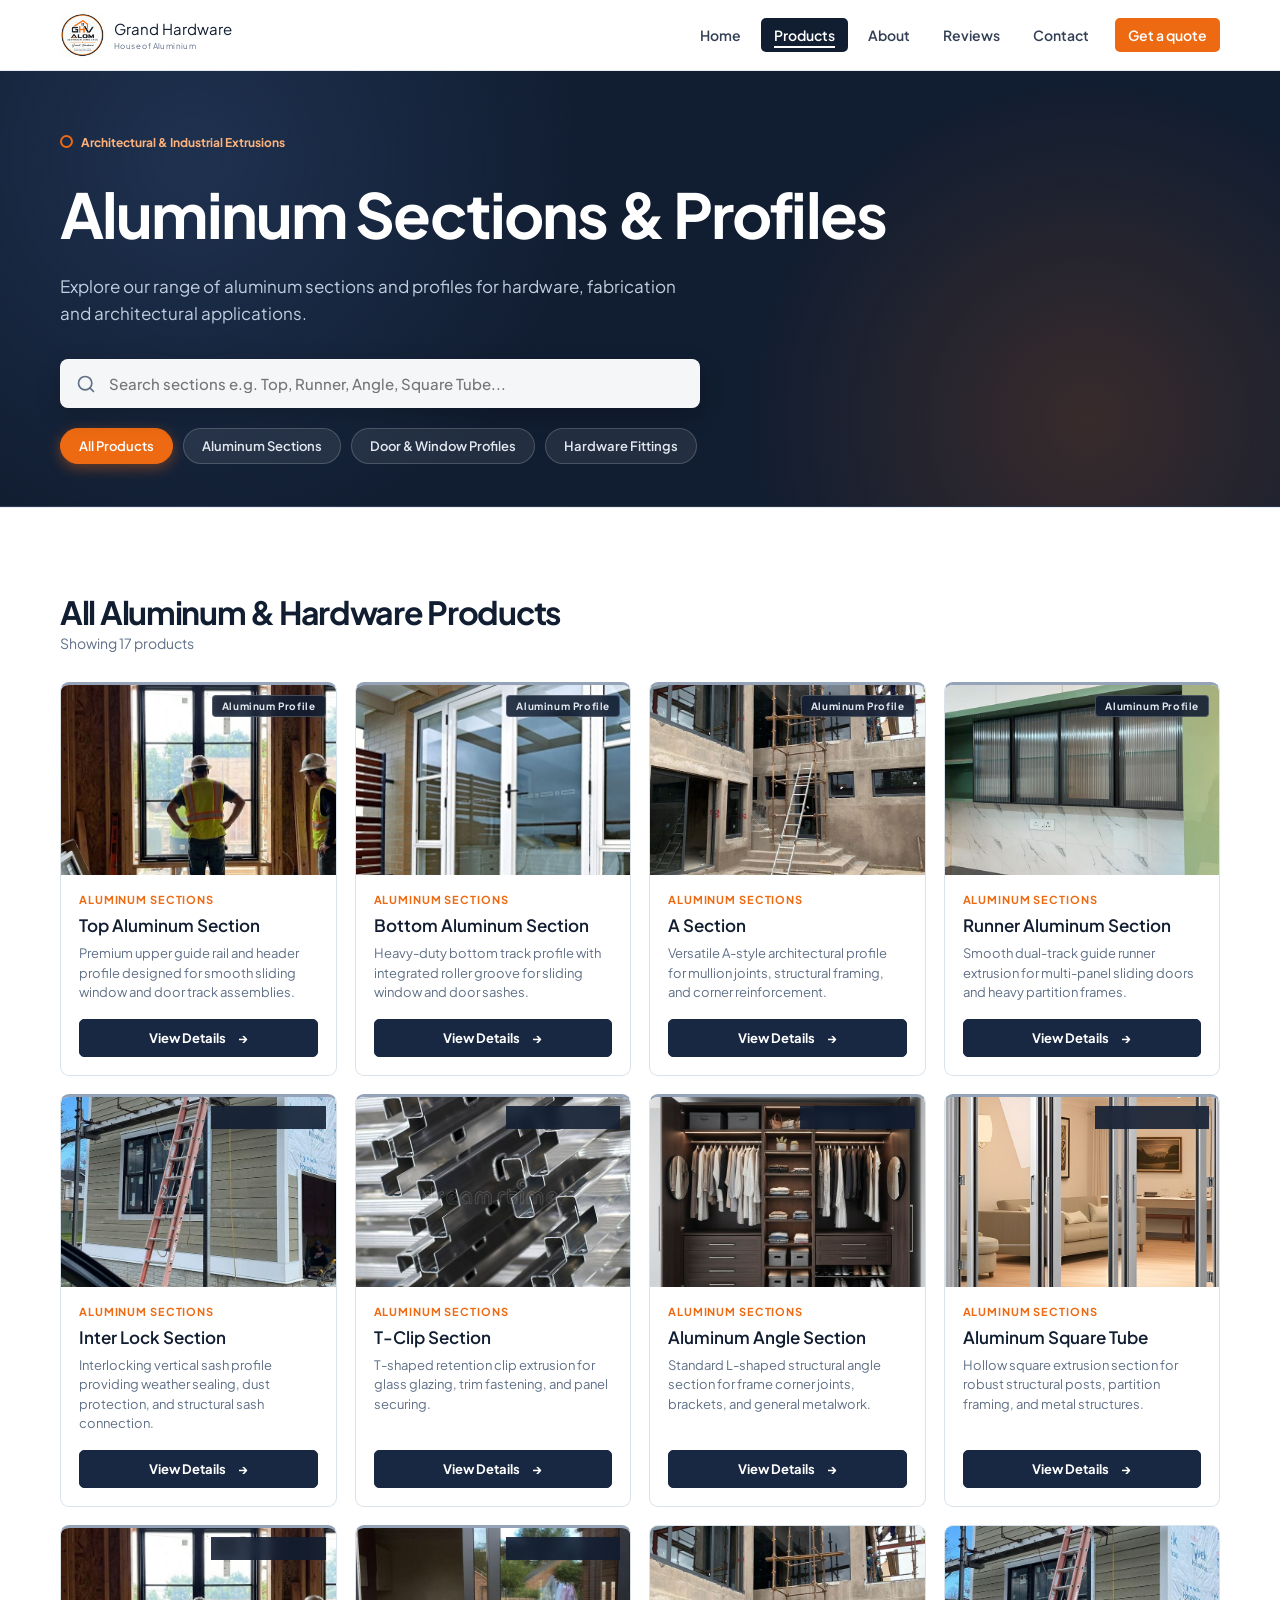
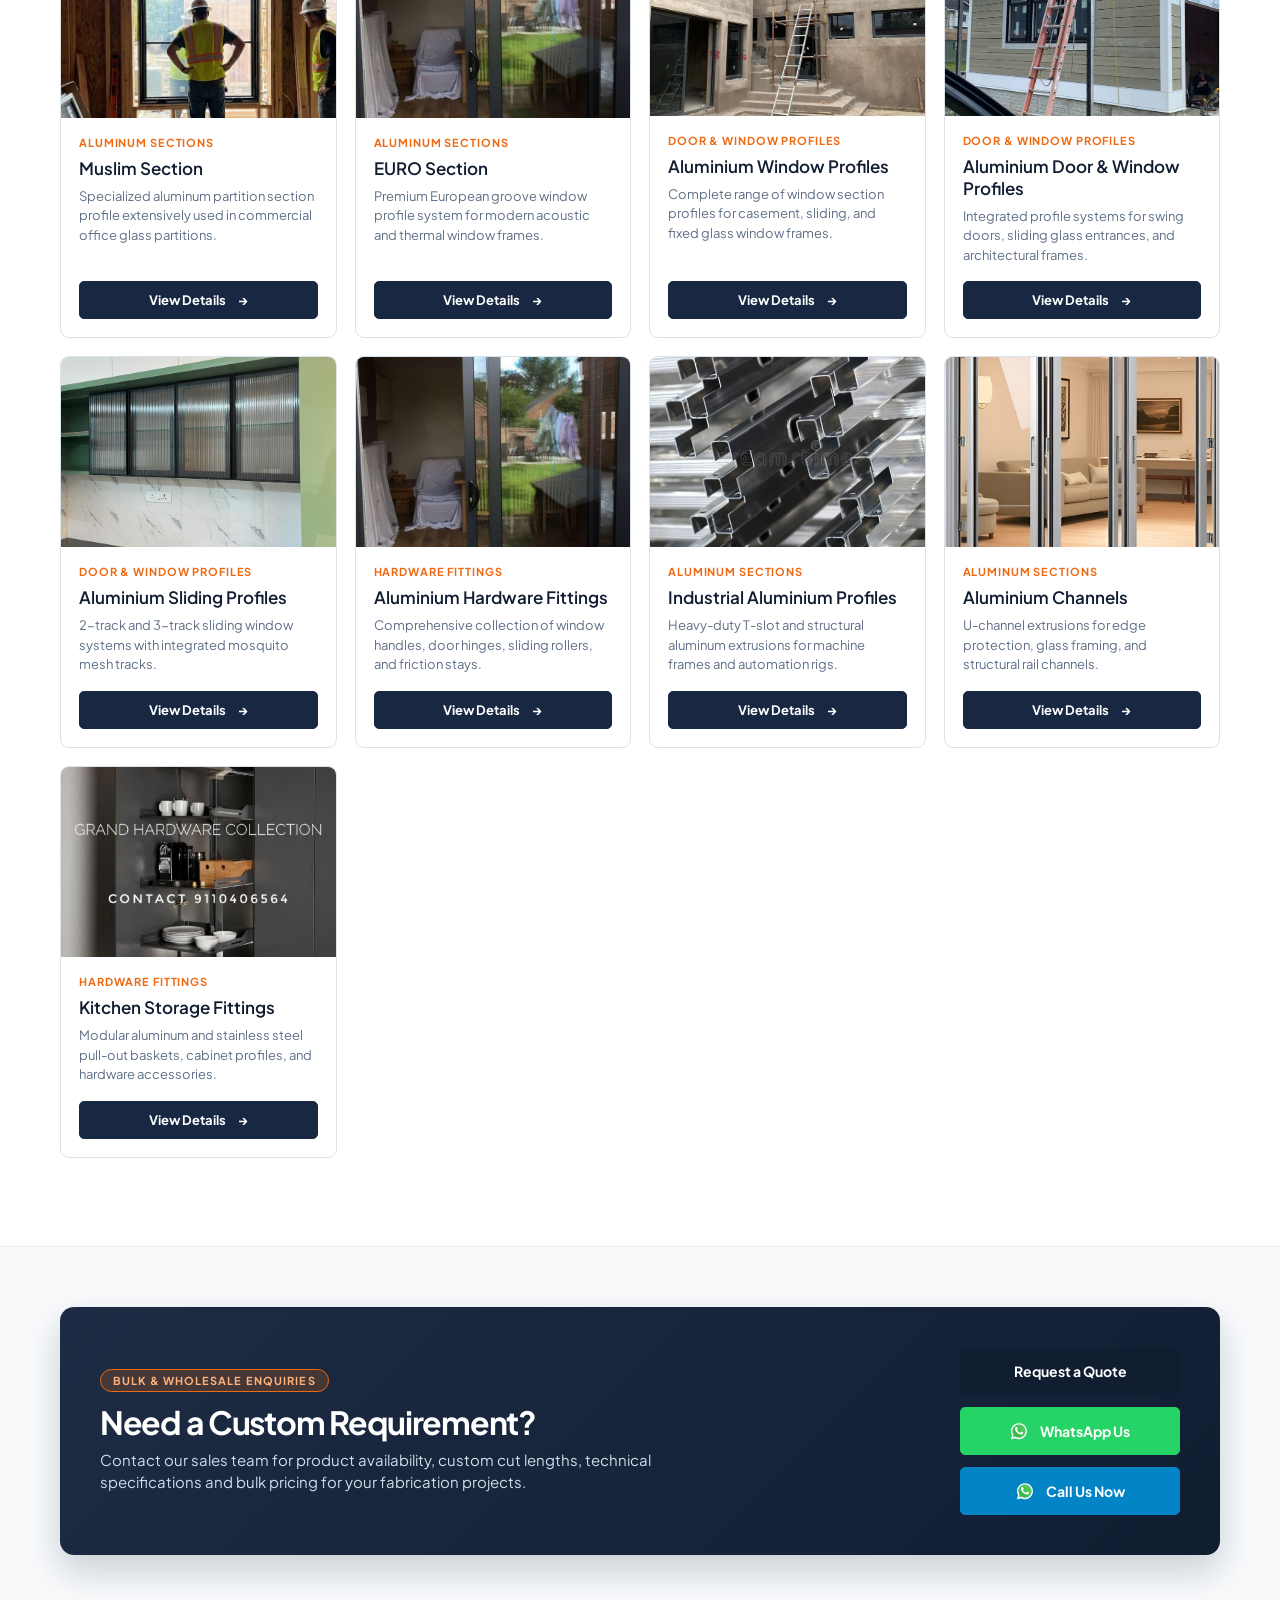
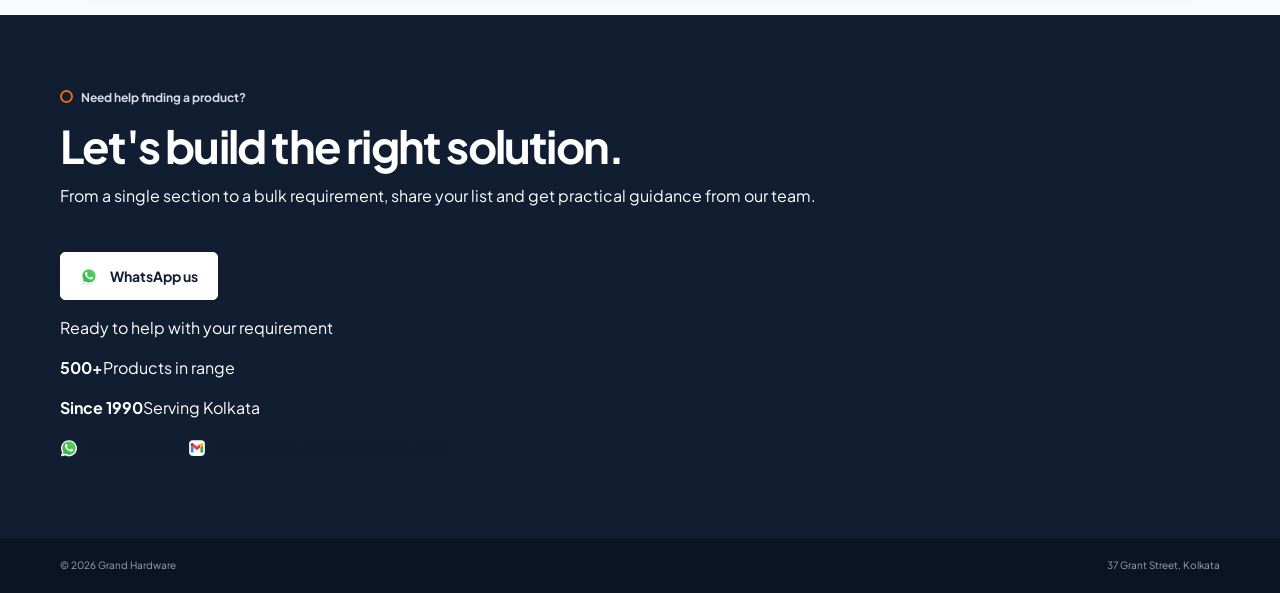
==== commit 83fa5262: "Update store logo, favicon and header branding" ====
--- a/products.html
+++ b/products.html
@@ -10,7 +10,9 @@
   <meta property="og:title" content="Grand Hardware | Aluminium Sections & Profiles Catalog">
   <meta property="og:description" content="Explore top-quality aluminium sections, profiles, channels, angles and hardware fittings at Grand Hardware, Kolkata.">
   <meta property="og:type" content="website">
-
+  <meta property="og:image" content="https://grandhardware.in/logo/WhatsApp%20Image%202026-09-14%20at%2010.08.38%20PM.jpeg">
+
+  <link rel="icon" type="image/jpeg" href="logo/WhatsApp%20Image%202026-09-14%20at%2010.08.38%20PM.jpeg">
   <link rel="preconnect" href="https://fonts.googleapis.com">
   <link rel="preconnect" href="https://fonts.gstatic.com" crossorigin>
   <link href="https://fonts.googleapis.com/css2?family=Plus+Jakarta+Sans:wght@400;500;600;700;800&display=swap" rel="stylesheet">
--- a/style.css
+++ b/style.css
@@ -59,9 +59,9 @@
 }
 
 .brand img {
-    width: 34px;
-    height: 34px;
-    object-fit: cover;
+    width: auto;
+    height: 45px;
+    object-fit: contain;
     border-radius: 7px
 }
 
@@ -1382,10 +1382,6 @@
     .shop-images { grid-template-columns: 1fr; gap: 14px }
     .shop-main img, .shop-small img { height: 230px }
 
-    .home-page .hero-grid { gap: 26px; padding-top: 36px }
-    .home-page .shop-small { display: none }
-    .home-page .shop-main img { height: 230px; object-position: center }
-
     footer .container { gap: 8px; flex-wrap: wrap; justify-content: center; text-align: center }
 
     .supply-grid { grid-template-columns: 1fr; gap: 30px }
@@ -1474,10 +1470,6 @@
     .stat-row { grid-template-columns: 1fr; gap: 9px; padding: 9px }
     .stat-row div { padding: 24px 14px 20px }
 
-    .home-page .hero-grid { padding-bottom: 42px }
-    .home-page .quick-stats { grid-template-columns: repeat(2,1fr); gap: 8px }
-    .home-page .quick-stats span { min-height: 56px; display: grid; place-items: center; align-content: center }
-    .home-page .quick-stats span:last-child { grid-column: 1 / -1 }
 }
 
 @media (max-width: 360px) {
@@ -1503,3 +1495,29 @@
 .modern-card h2 { font-size: clamp(28px, 3vw, 42px); line-height: 1.14; letter-spacing: -.04em }
 body:has(.page-hero) .about-video { background-image: url("product%20image%20box/aluminium-profiles-detail.jpg") }
 body:has(.page-hero) .about-video figcaption { display: none }
+
+/* Home hero: one authoritative mobile layout, isolated from other pages. */
+@media (max-width: 768px) {
+    .home-page .hero,
+    .home-page .hero-grid,
+    .home-page .hero-copy { width: 100%; max-width: 100%; min-width: 0 }
+
+    .home-page .hero { min-height: 0 }
+    .home-page .hero-grid { display: block; padding: 32px 0 42px }
+    .home-page .hero-copy { padding: 18px; border: 1px solid var(--line); border-radius: 12px; background: rgba(255,255,255,.82); box-shadow: 0 12px 28px rgba(17,29,49,.06) }
+    .home-page .shop-images { display: none }
+
+    .home-page .home-loop { width: 100%; max-width: 100%; min-width: 0 }
+    .home-page .hero-location { display: flex; max-width: 100%; min-width: 0; align-items: flex-start }
+    .home-page .hero-location span,
+    .home-page .intro,
+    .home-page .hero h1 { min-width: 0; overflow-wrap: anywhere }
+    .home-page .hero h1 { font-size: clamp(38px, 11vw, 48px) }
+    .home-page .button { max-width: 100%; white-space: normal }
+
+    .home-page .quick-stats { display: grid; grid-template-columns: repeat(2, minmax(0, 1fr)); width: 100%; max-width: 100%; min-width: 0; gap: 8px; margin-top: 24px }
+    .home-page .quick-stats span,
+    .home-page .quick-stats span:first-child { min-width: 0; padding: 10px 7px; border: 1px solid var(--line); border-radius: 6px; background: #fff; overflow-wrap: anywhere; text-align: center }
+    .home-page .quick-stats span:last-child { grid-column: 1 / -1 }
+    .home-page .quick-stats b { font-size: 13px }
+}
